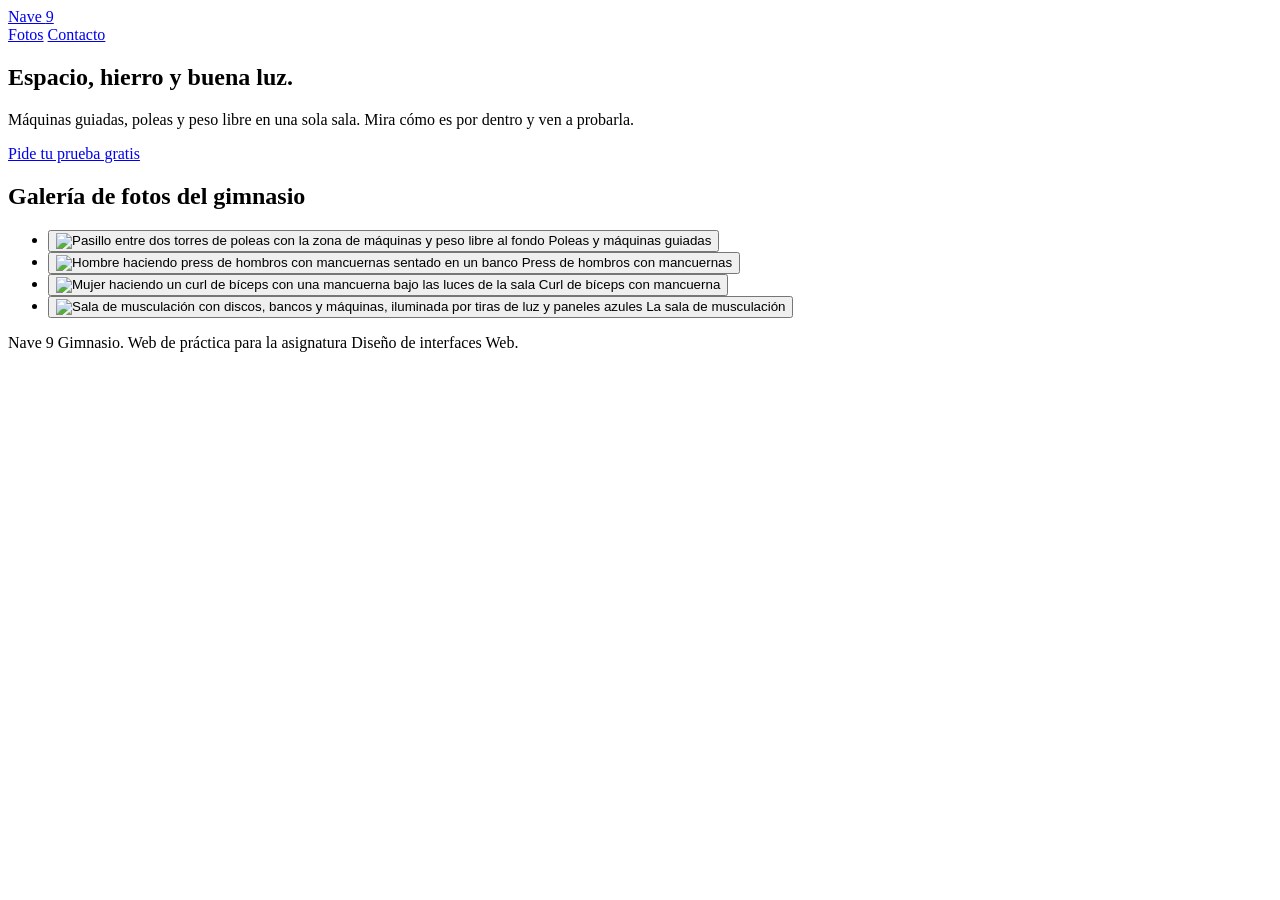
==== index.html @ 511c0d89 "Add files via upload" ====
<!DOCTYPE html>
<html lang="es">
<head>
  <meta charset="UTF-8">
  <meta name="viewport" content="width=device-width, initial-scale=1">
  <title>Nave 9 Gimnasio | Fotos</title>
  <meta name="description" content="Fotos de Nave 9, un gimnasio con sala de musculación, poleas y peso libre.">

  <link rel="preconnect" href="https://fonts.googleapis.com">
  <link rel="preconnect" href="https://fonts.gstatic.com" crossorigin>
  <link href="https://fonts.googleapis.com/css2?family=Barlow+Condensed:wght@600;700&family=Barlow:wght@400;500;600&display=swap" rel="stylesheet">
  <link rel="stylesheet" href="css/styles.css">
</head>
<body>

  <header class="cabecera">
    <div class="contenedor">
      <a class="marca" href="index.html">Nave <span>9</span></a>
      <nav class="nav" aria-label="Principal">
        <a href="index.html" aria-current="page">Fotos</a>
        <a href="contacto.html">Contacto</a>
      </nav>
    </div>
  </header>

  <main>
    <section class="portada contenedor">
      <h1>Espacio, hierro y buena luz.</h1>
      <p>Máquinas guiadas, poleas y peso libre en una sola sala. Mira cómo es por dentro y ven a probarla.</p>
      <a class="boton" href="contacto.html">Pide tu prueba gratis</a>
    </section>

    <section class="contenedor" aria-labelledby="titulo-galeria">
      <h2 id="titulo-galeria" class="solo-lectores">Galería de fotos del gimnasio</h2>

      <ul class="mosaico">
        <li>
          <button class="foto" type="button"
                  data-grande="img/poleas-y-maquinas.jpg"
                  data-texto="Poleas y máquinas guiadas">
            <img src="img/poleas-y-maquinas.jpg" width="1515" height="852"
                 alt="Pasillo entre dos torres de poleas con la zona de máquinas y peso libre al fondo">
            <span class="pie">Poleas y máquinas guiadas</span>
          </button>
        </li>
        <li>
          <button class="foto" type="button"
                  data-grande="img/press-hombros.jpg"
                  data-texto="Press de hombros con mancuernas">
            <img src="img/press-hombros.jpg" width="1181" height="886" loading="lazy"
                 alt="Hombre haciendo press de hombros con mancuernas sentado en un banco">
            <span class="pie">Press de hombros con mancuernas</span>
          </button>
        </li>
        <li>
          <button class="foto" type="button"
                  data-grande="img/curl-biceps.jpg"
                  data-texto="Curl de bíceps con mancuerna">
            <img src="img/curl-biceps.jpg" width="1181" height="886" loading="lazy"
                 alt="Mujer haciendo un curl de bíceps con una mancuerna bajo las luces de la sala">
            <span class="pie">Curl de bíceps con mancuerna</span>
          </button>
        </li>
        <li>
          <button class="foto" type="button"
                  data-grande="img/sala-musculacion.jpg"
                  data-texto="La sala de musculación">
            <img src="img/sala-musculacion.jpg" width="937" height="610" loading="lazy"
                 alt="Sala de musculación con discos, bancos y máquinas, iluminada por tiras de luz y paneles azules">
            <span class="pie">La sala de musculación</span>
          </button>
        </li>
      </ul>
    </section>
  </main>

  <footer class="pie-web">
    <div class="contenedor">
      Nave 9 Gimnasio. Web de práctica para la asignatura Diseño de interfaces Web.
    </div>
  </footer>

  <!-- Visor para ver cada foto en grande -->
  <dialog class="visor" id="visor" aria-label="Foto ampliada">
    <img id="visor-img" src="" alt="">
    <div class="visor-barra">
      <p id="visor-texto"></p>
      <button type="button" id="visor-cerrar">Cerrar</button>
    </div>
  </dialog>

  <script src="js/main.js"></script>
</body>
</html>
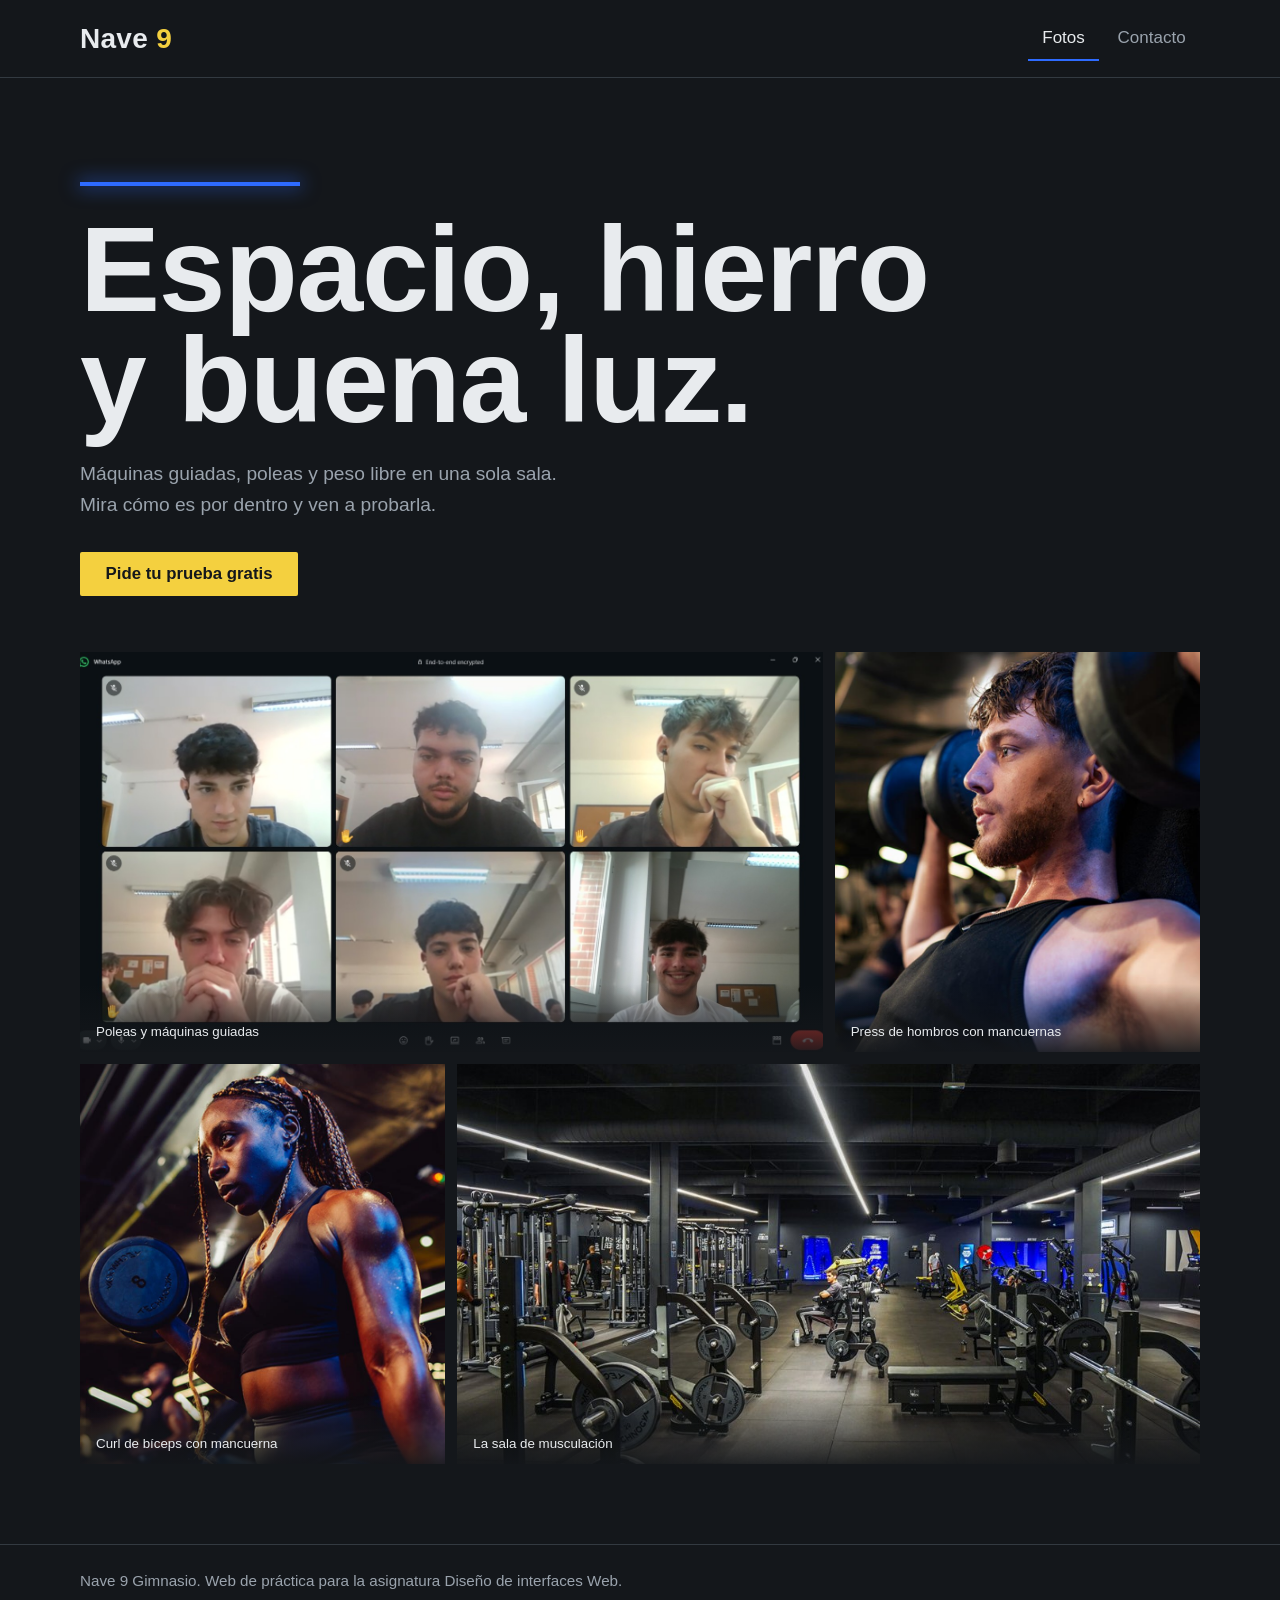
==== commit f8f902d6: "Add files via upload" ====
--- a/index.html
+++ b/index.html
@@ -38,7 +38,7 @@
           <button class="foto" type="button"
                   data-grande="img/poleas-y-maquinas.jpg"
                   data-texto="Poleas y máquinas guiadas">
-            <img src="img/poleas-y-maquinas.jpg" width="1515" height="852"
+            <img src="img/92d1b38e-bbc6-446c-a940-4632f36b968b.png" width="1515" height="852"
                  alt="Pasillo entre dos torres de poleas con la zona de máquinas y peso libre al fondo">
             <span class="pie">Poleas y máquinas guiadas</span>
           </button>
--- a/css/styles.css
+++ b/css/styles.css
@@ -0,0 +1,433 @@
+/* ==========================================================
+   Nave 9 Gimnasio - estilos compartidos
+   Paleta sacada de las fotos: asfalto, hormigón, azul de los
+   paneles LED y amarillo de las máquinas.
+   ========================================================== */
+
+:root {
+  --asfalto: #14171b;
+  --hormigon: #1f2429;
+  --linea: #333a41;
+  --acero: #e8ebee;
+  --gris: #9aa3ad;
+  --azul: #2e6bff;
+  --amarillo: #f4d03f;
+
+  --fuente-titulo: "Barlow Condensed", "Arial Narrow", "Helvetica Neue", Arial, sans-serif;
+  --fuente-texto: "Barlow", "Helvetica Neue", Arial, sans-serif;
+
+  --ancho: 1120px;
+  --espacio: clamp(1.25rem, 4vw, 2.5rem);
+}
+
+*,
+*::before,
+*::after {
+  box-sizing: border-box;
+}
+
+html {
+  color-scheme: dark;
+}
+
+body {
+  margin: 0;
+  background: var(--asfalto);
+  color: var(--acero);
+  font-family: var(--fuente-texto);
+  font-size: 1.0625rem;
+  line-height: 1.6;
+}
+
+img {
+  display: block;
+  max-width: 100%;
+}
+
+a {
+  color: inherit;
+}
+
+:focus-visible {
+  outline: 3px solid var(--amarillo);
+  outline-offset: 3px;
+}
+
+.contenedor {
+  width: min(100% - 2 * var(--espacio), var(--ancho));
+  margin-inline: auto;
+}
+
+.solo-lectores {
+  position: absolute;
+  width: 1px;
+  height: 1px;
+  overflow: hidden;
+  clip: rect(0 0 0 0);
+  white-space: nowrap;
+}
+
+/* ---------- Cabecera y navegación ---------- */
+
+.cabecera {
+  border-bottom: 1px solid var(--linea);
+}
+
+.cabecera .contenedor {
+  display: flex;
+  align-items: center;
+  justify-content: space-between;
+  gap: 1rem;
+  padding-block: 1rem;
+}
+
+.marca {
+  font-family: var(--fuente-titulo);
+  font-size: 1.75rem;
+  font-weight: 700;
+  letter-spacing: 0.01em;
+  text-decoration: none;
+  line-height: 1;
+}
+
+.marca span {
+  color: var(--amarillo);
+}
+
+.nav {
+  display: flex;
+  gap: 0.25rem;
+}
+
+.nav a {
+  padding: 0.5rem 0.9rem;
+  border-bottom: 2px solid transparent;
+  text-decoration: none;
+  color: var(--gris);
+  font-weight: 500;
+}
+
+.nav a:hover {
+  color: var(--acero);
+}
+
+.nav a[aria-current="page"] {
+  color: var(--acero);
+  border-bottom-color: var(--azul);
+}
+
+/* ---------- Botones ---------- */
+
+.boton {
+  display: inline-block;
+  padding: 0.85rem 1.6rem;
+  border: 0;
+  border-radius: 2px;
+  background: var(--amarillo);
+  color: var(--asfalto);
+  font: 600 1.05rem/1 var(--fuente-texto);
+  text-decoration: none;
+  cursor: pointer;
+  transition: background-color 0.15s;
+}
+
+.boton:hover {
+  background: #ffe066;
+}
+
+/* ---------- Portada de la página de fotos ---------- */
+
+.portada {
+  padding-block: clamp(3rem, 9vw, 6.5rem) clamp(2rem, 5vw, 3.5rem);
+}
+
+/* La tira azul imita los tubos de luz del techo del gimnasio */
+.portada::before {
+  content: "";
+  display: block;
+  width: min(220px, 40%);
+  height: 4px;
+  margin-bottom: 1.75rem;
+  background: var(--azul);
+  box-shadow: 0 0 18px 2px rgba(46, 107, 255, 0.55);
+}
+
+.portada h1 {
+  margin: 0;
+  max-width: 14ch;
+  font-family: var(--fuente-titulo);
+  font-size: clamp(3.25rem, 11vw, 7.5rem);
+  font-weight: 700;
+  line-height: 0.92;
+  letter-spacing: -0.01em;
+}
+
+.portada p {
+  max-width: 46ch;
+  margin: 1.5rem 0 2rem;
+  color: var(--gris);
+  font-size: 1.2rem;
+}
+
+/* ---------- Galería en mosaico ---------- */
+
+.mosaico {
+  display: grid;
+  grid-template-columns: repeat(12, 1fr);
+  gap: 12px;
+  margin: 0;
+  padding: 0 0 clamp(3rem, 7vw, 5rem);
+  list-style: none;
+}
+
+.mosaico li {
+  grid-column: span 12;
+}
+
+.foto {
+  position: relative;
+  display: block;
+  width: 100%;
+  padding: 0;
+  border: 0;
+  background: var(--hormigon);
+  cursor: zoom-in;
+  overflow: hidden;
+  aspect-ratio: 4 / 3;
+}
+
+.foto img {
+  width: 100%;
+  height: 100%;
+  object-fit: cover;
+}
+
+.foto .pie {
+  position: absolute;
+  left: 0;
+  right: 0;
+  bottom: 0;
+  padding: 2.5rem 1rem 0.85rem;
+  background: linear-gradient(to top, rgba(20, 23, 27, 0.9), rgba(20, 23, 27, 0));
+  color: var(--acero);
+  font-weight: 500;
+  text-align: left;
+}
+
+@media (min-width: 760px) {
+  .mosaico li:nth-child(1) { grid-column: span 8; }
+  .mosaico li:nth-child(2) { grid-column: span 4; }
+  .mosaico li:nth-child(3) { grid-column: span 4; }
+  .mosaico li:nth-child(4) { grid-column: span 8; }
+
+  .foto {
+    aspect-ratio: auto;
+    height: clamp(280px, 34vw, 400px);
+  }
+
+  .mosaico li:nth-child(2) img { object-position: 38% 50%; }
+  .mosaico li:nth-child(3) img { object-position: 35% 50%; }
+}
+
+/* ---------- Visor de foto ampliada ---------- */
+
+.visor {
+  width: min(94vw, 1100px);
+  max-height: 92vh;
+  padding: 0;
+  border: 1px solid var(--linea);
+  background: var(--hormigon);
+  color: var(--acero);
+}
+
+.visor::backdrop {
+  background: rgba(10, 12, 14, 0.88);
+}
+
+.visor img {
+  width: 100%;
+  max-height: 78vh;
+  object-fit: contain;
+  background: var(--asfalto);
+}
+
+.visor-barra {
+  display: flex;
+  align-items: center;
+  justify-content: space-between;
+  gap: 1rem;
+  padding: 0.75rem 1rem;
+}
+
+.visor-barra p {
+  margin: 0;
+}
+
+.visor-barra button {
+  padding: 0.5rem 1rem;
+  border: 1px solid var(--linea);
+  border-radius: 2px;
+  background: transparent;
+  color: var(--acero);
+  font: 500 1rem var(--fuente-texto);
+  cursor: pointer;
+}
+
+.visor-barra button:hover {
+  border-color: var(--acero);
+}
+
+/* ---------- Página de contacto ---------- */
+
+.contacto {
+  display: grid;
+  gap: clamp(2rem, 6vw, 4.5rem);
+  padding-block: clamp(2.5rem, 7vw, 5rem);
+}
+
+@media (min-width: 900px) {
+  .contacto {
+    grid-template-columns: 7fr 5fr;
+    align-items: start;
+  }
+}
+
+.contacto h1 {
+  margin: 0 0 0.5rem;
+  font-family: var(--fuente-titulo);
+  font-size: clamp(2.75rem, 7vw, 4.5rem);
+  font-weight: 700;
+  line-height: 1;
+}
+
+.contacto .intro {
+  max-width: 46ch;
+  margin: 0 0 2rem;
+  color: var(--gris);
+}
+
+.formulario {
+  display: grid;
+  gap: 1.25rem;
+}
+
+.campo {
+  display: grid;
+  gap: 0.4rem;
+}
+
+.campo label,
+.campo legend {
+  font-weight: 500;
+}
+
+.campo .ayuda {
+  color: var(--gris);
+  font-size: 0.95rem;
+  font-weight: 400;
+}
+
+.campo input,
+.campo select,
+.campo textarea {
+  width: 100%;
+  padding: 0.75rem 0.9rem;
+  border: 1px solid var(--linea);
+  border-radius: 2px;
+  background: var(--hormigon);
+  color: var(--acero);
+  font: inherit;
+}
+
+.campo textarea {
+  min-height: 9rem;
+  resize: vertical;
+}
+
+.campo input:hover,
+.campo select:hover,
+.campo textarea:hover {
+  border-color: var(--gris);
+}
+
+.campo input:focus-visible,
+.campo select:focus-visible,
+.campo textarea:focus-visible {
+  outline: 3px solid var(--amarillo);
+  outline-offset: 1px;
+  border-color: var(--amarillo);
+}
+
+.fila {
+  display: grid;
+  gap: 1.25rem;
+}
+
+@media (min-width: 560px) {
+  .fila {
+    grid-template-columns: 1fr 1fr;
+  }
+}
+
+.check {
+  display: flex;
+  gap: 0.7rem;
+  align-items: flex-start;
+  color: var(--gris);
+  font-size: 0.97rem;
+}
+
+.check input {
+  flex: none;
+  width: 1.15rem;
+  height: 1.15rem;
+  margin-top: 0.25rem;
+  accent-color: var(--amarillo);
+}
+
+.estado {
+  margin: 0;
+  min-height: 1.6em;
+}
+
+.estado.ok {
+  padding: 0.9rem 1rem;
+  border-left: 4px solid var(--azul);
+  background: var(--hormigon);
+}
+
+.datos {
+  padding-top: 0.5rem;
+  border-top: 4px solid var(--azul);
+}
+
+.datos h2 {
+  margin: 1rem 0 1.25rem;
+  font-family: var(--fuente-titulo);
+  font-size: 1.9rem;
+  font-weight: 600;
+}
+
+.datos dl {
+  margin: 0;
+}
+
+.datos dt {
+  margin-top: 1.25rem;
+  color: var(--gris);
+  font-size: 0.95rem;
+}
+
+.datos dd {
+  margin: 0.15rem 0 0;
+  font-size: 1.15rem;
+}
+
+/* ---------- Pie ---------- */
+
+.pie-web {
+  border-top: 1px solid var(--linea);
+  padding-block: 1.5rem;
+  color: var(--gris);
+  font-size: 0.95rem;
+}
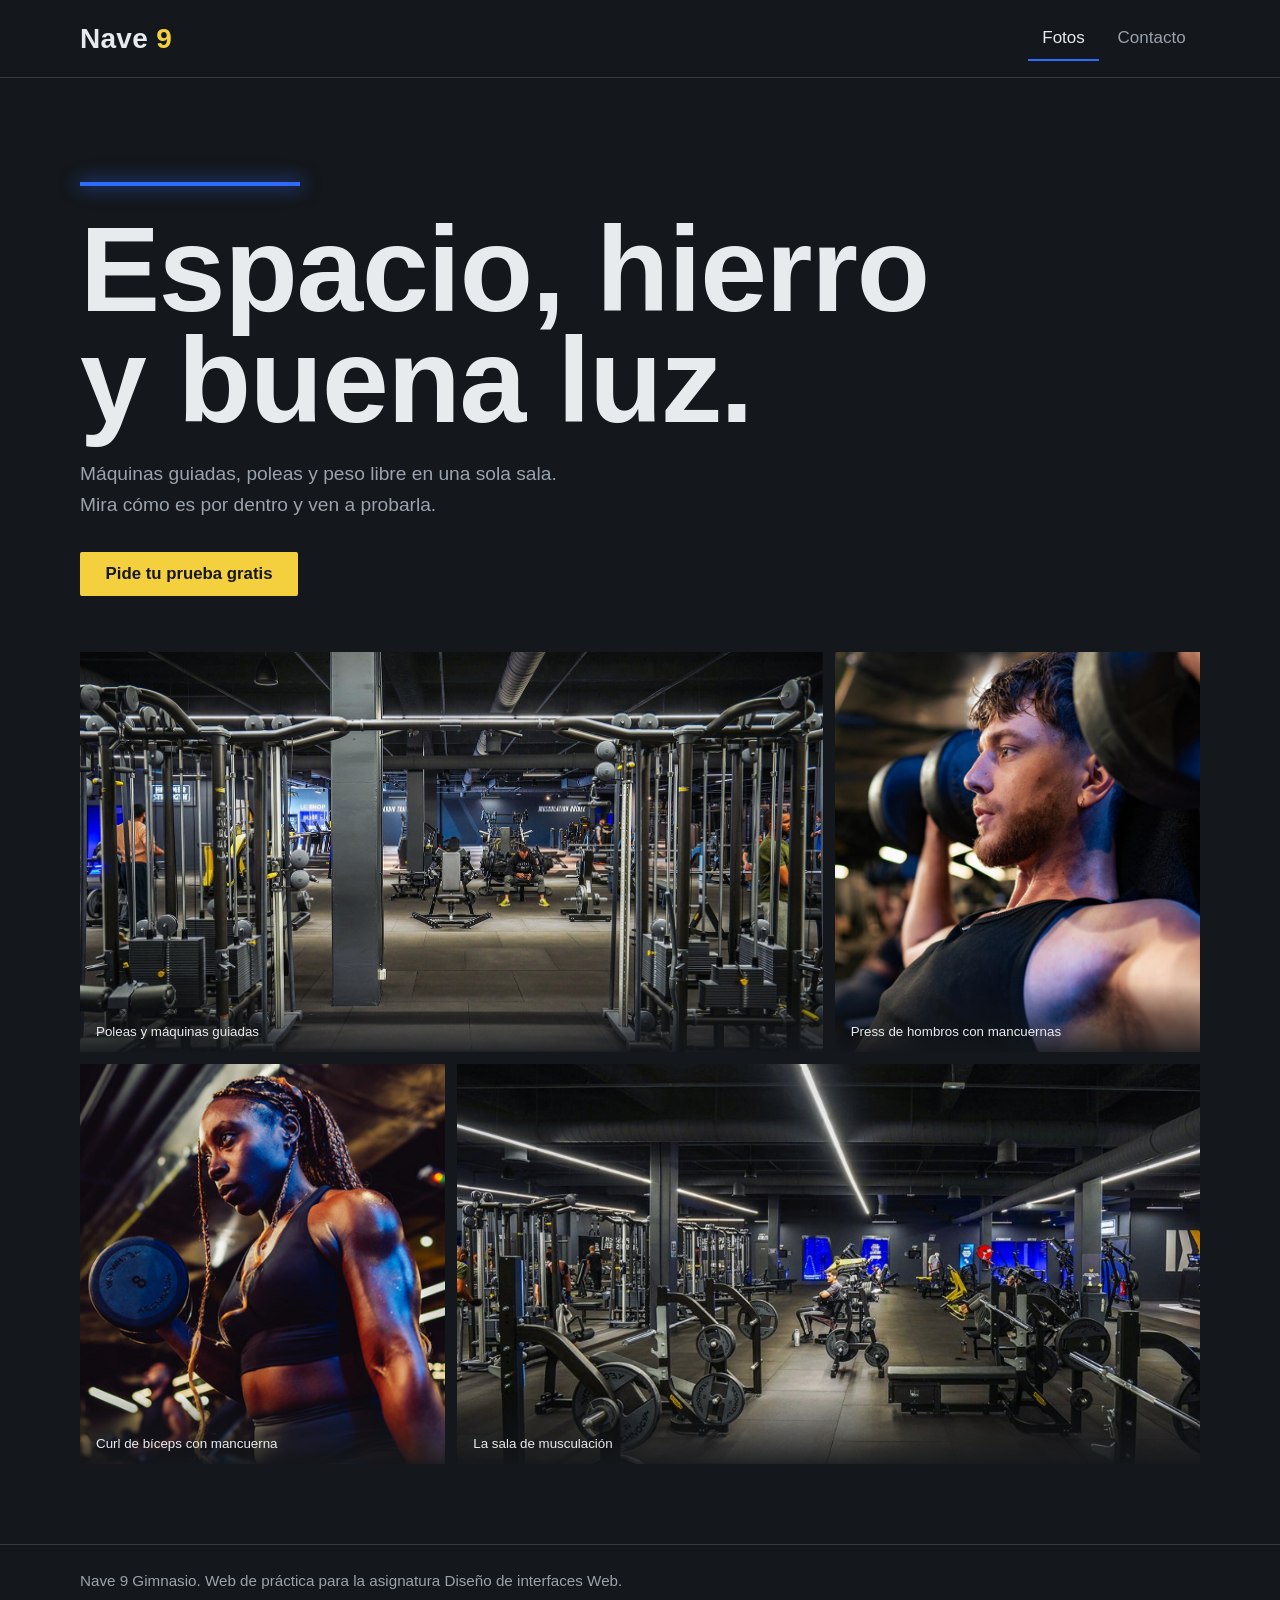
==== commit 7a3f3666: "Add files via upload" ====
--- a/index.html
+++ b/index.html
@@ -38,7 +38,7 @@
           <button class="foto" type="button"
                   data-grande="img/poleas-y-maquinas.jpg"
                   data-texto="Poleas y máquinas guiadas">
-            <img src="img/92d1b38e-bbc6-446c-a940-4632f36b968b.png" width="1515" height="852"
+            <img src="img/poleas-y-maquinas.jpg" width="1515" height="852"
                  alt="Pasillo entre dos torres de poleas con la zona de máquinas y peso libre al fondo">
             <span class="pie">Poleas y máquinas guiadas</span>
           </button>
